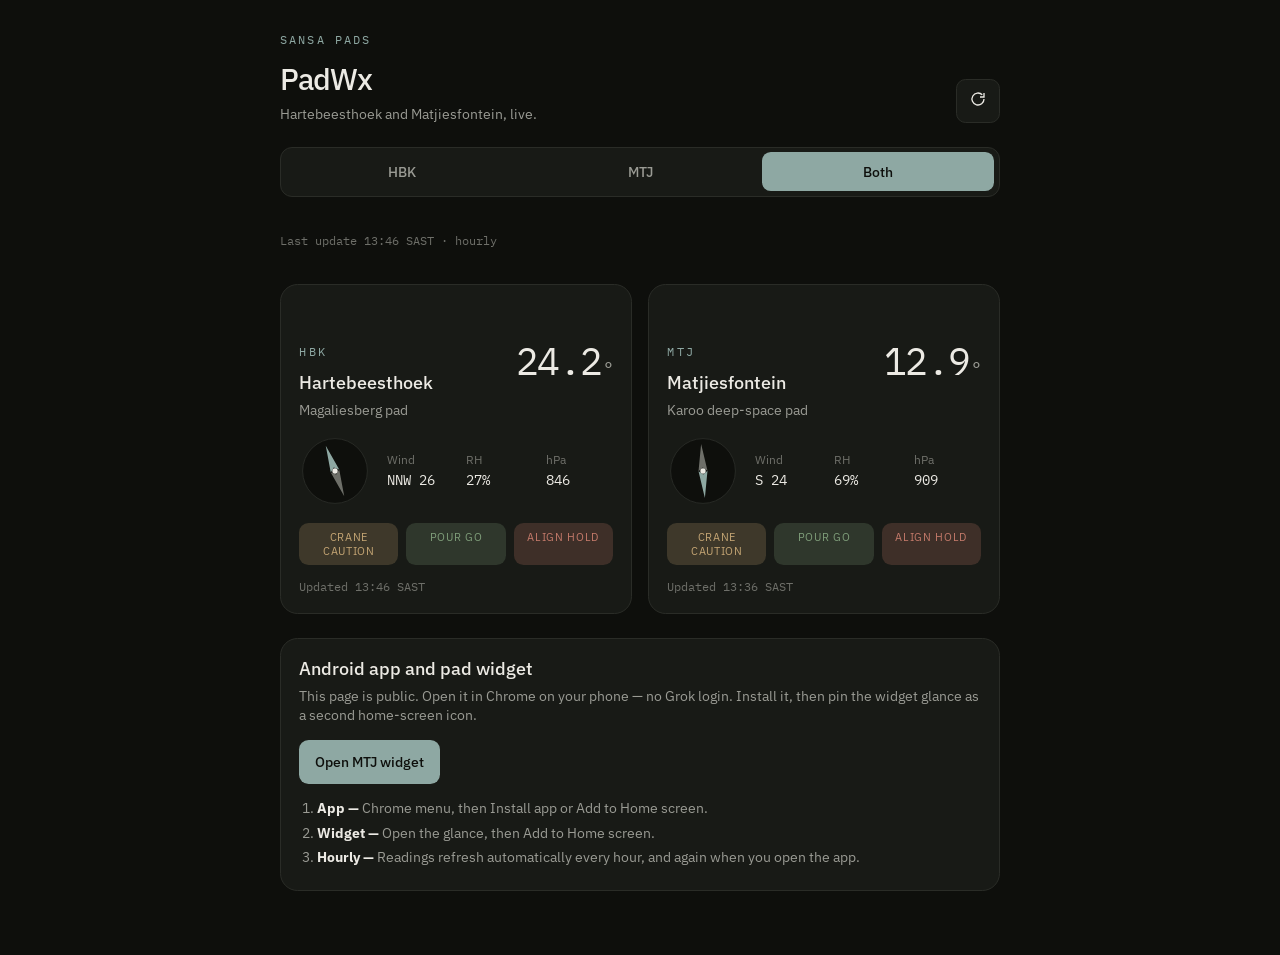
==== index.html @ d8167cb2 "Add GitHub Pages index.html at repo root so leemcq.github.io/padwx works" ====
<!doctype html>
<html lang="en">
<head>
  <meta charset="utf-8" />
  <meta name="viewport" content="width=device-width, initial-scale=1, viewport-fit=cover" />
  <title>PadWx</title>
  <meta name="description" content="Live Hartebeesthoek and Matjiesfontein earth-station weather. Hourly updates." />
  <meta name="theme-color" content="#0e0f0c" />
  <meta name="mobile-web-app-capable" content="yes" />
  <meta name="apple-mobile-web-app-capable" content="yes" />
  <meta name="apple-mobile-web-app-title" content="PadWx" />
  <link rel="manifest" href="manifest.webmanifest" />
  <link rel="icon" type="image/svg+xml" href="favicon.svg" />
  <link rel="preconnect" href="https://fonts.googleapis.com" />
  <link rel="preconnect" href="https://fonts.gstatic.com" crossorigin />
  <link href="https://fonts.googleapis.com/css2?family=IBM+Plex+Mono:wght@400;500&family=IBM+Plex+Sans:wght@400;500;600&display=swap" rel="stylesheet" />
  <style>
    :root {
      --bg: #0e0f0c;
      --fg: #eceae4;
      --card: #181a16;
      --muted: #9a9b94;
      --subtle: #6e6f69;
      --accent: #8ea8a3;
      --accent-fg: #0e0f0c;
      --border: #2a2c27;
      --ok: #7f9e7a;
      --warn: #c4a574;
      --bad: #c47a6a;
    }
    * { box-sizing: border-box; }
    html, body { margin: 0; background: var(--bg); color: var(--fg); font-family: "IBM Plex Sans", system-ui, sans-serif; -webkit-font-smoothing: antialiased; }
    body { min-height: 100dvh; }
    button { font: inherit; color: inherit; }
    .wrap { max-width: 48rem; margin: 0 auto; padding: max(1.25rem, env(safe-area-inset-top)) 1rem 4rem; display: flex; flex-direction: column; gap: 1.5rem; }
    .kicker { font-family: "IBM Plex Mono", ui-monospace, monospace; font-size: 0.75rem; letter-spacing: 0.18em; color: var(--accent); text-transform: uppercase; }
    h1 { margin: 0.25rem 0 0; font-size: 1.875rem; font-weight: 500; letter-spacing: -0.03em; }
    h2 { margin: 0; font-size: 1.125rem; font-weight: 500; }
    .lede { margin: 0.35rem 0 0; color: var(--muted); font-size: 0.9rem; }
    .row { display: flex; align-items: flex-end; justify-content: space-between; gap: 1rem; }
    .toggle { display: flex; gap: 0.35rem; background: var(--card); border: 1px solid var(--border); border-radius: 0.75rem; padding: 0.3rem; }
    .toggle button { flex: 1; border: 0; background: transparent; padding: 0.65rem 0.75rem; border-radius: 0.55rem; color: var(--muted); font-size: 0.85rem; font-weight: 500; }
    .toggle button[aria-pressed="true"] { background: var(--accent); color: var(--accent-fg); }
    .meta { font-family: "IBM Plex Mono", ui-monospace, monospace; font-size: 0.75rem; color: var(--subtle); }
    .grid { display: grid; gap: 1rem; }
    .grid.both { grid-template-columns: 1fr; }
    @media (min-width: 768px) { .grid.both { grid-template-columns: 1fr 1fr; } .wrap { padding-left: 1.5rem; padding-right: 1.5rem; } }
    .card { background: var(--card); border: 1px solid var(--border); border-radius: 1.1rem; padding: 1.15rem; }
    .temp { font-family: "IBM Plex Mono", ui-monospace, monospace; font-size: 2.4rem; font-variant-numeric: tabular-nums; letter-spacing: -0.04em; line-height: 1; }
    .temp span { font-size: 1.1rem; color: var(--muted); margin-left: 0.1rem; }
    .metrics { display: grid; grid-template-columns: repeat(3, 1fr); gap: 0.75rem; margin-top: 1.1rem; font-size: 0.9rem; }
    dt { color: var(--subtle); font-size: 0.75rem; }
    dd { margin: 0.2rem 0 0; font-family: "IBM Plex Mono", ui-monospace, monospace; font-variant-numeric: tabular-nums; }
    .gates { display: flex; gap: 0.5rem; margin-top: 1rem; }
    .gate { flex: 1; border-radius: 0.6rem; padding: 0.45rem 0.4rem; text-align: center; font-size: 0.7rem; letter-spacing: 0.06em; text-transform: uppercase; }
    .go { background: color-mix(in srgb, var(--ok) 22%, transparent); color: var(--ok); }
    .caution { background: color-mix(in srgb, var(--warn) 22%, transparent); color: var(--warn); }
    .hold { background: color-mix(in srgb, var(--bad) 22%, transparent); color: var(--bad); }
    .compass { width: 4.5rem; height: 4.5rem; }
    .actions { display: flex; flex-wrap: wrap; gap: 0.5rem; }
    .btn { display: inline-flex; align-items: center; justify-content: center; min-height: 2.75rem; padding: 0 1rem; border-radius: 0.6rem; background: var(--accent); color: var(--accent-fg); text-decoration: none; font-size: 0.9rem; font-weight: 500; border: 0; }
    .btn.ghost { background: transparent; color: var(--fg); border: 1px solid var(--border); }
    .icon-btn { width: 2.75rem; height: 2.75rem; border-radius: 0.6rem; border: 1px solid var(--border); background: var(--card); }
    .icon-btn.spin svg { animation: spin 0.8s linear infinite; }
    @keyframes spin { to { transform: rotate(360deg); } }
    .widget-only .home-only { display: none; }
    .error { color: var(--bad); font-size: 0.9rem; }
    ol { margin: 0.9rem 0 0; padding-left: 1.1rem; color: var(--muted); font-size: 0.9rem; }
    li { margin: 0.35rem 0; }
    .hidden { display: none !important; }
  </style>
</head>
<body>
  <main class="wrap" id="app">
    <header class="row home-only">
      <div>
        <p class="kicker">SANSA pads</p>
        <h1>PadWx</h1>
        <p class="lede">Hartebeesthoek and Matjiesfontein, live.</p>
      </div>
      <button class="icon-btn" id="refresh" type="button" aria-label="Refresh now">
        <svg width="16" height="16" viewBox="0 0 24 24" fill="none" stroke="currentColor" stroke-width="2"><path d="M21 12a9 9 0 1 1-2.6-6.3"/><path d="M21 3v6h-6"/></svg>
      </button>
    </header>

    <div class="toggle" role="tablist" aria-label="Site">
      <button type="button" data-site="hbk">HBK</button>
      <button type="button" data-site="mtj">MTJ</button>
      <button type="button" data-site="both" class="home-only">Both</button>
    </div>

    <p class="meta" id="stamp">Loading…</p>
    <p class="error hidden" id="err"></p>
    <div class="grid" id="boards"></div>

    <section class="card home-only">
      <h2>Android app and pad widget</h2>
      <p class="lede">This page is public. Open it in Chrome on your phone — no Grok login. Install it, then pin the widget glance as a second home-screen icon.</p>
      <div class="actions" style="margin-top:1rem">
        <a class="btn" id="widgetLink" href="?view=widget&site=mtj">Open MTJ widget</a>
        <button class="btn ghost hidden" id="install" type="button">Install PadWx</button>
      </div>
      <ol>
        <li><strong style="color:var(--fg)">App —</strong> Chrome menu, then Install app or Add to Home screen.</li>
        <li><strong style="color:var(--fg)">Widget —</strong> Open the glance, then Add to Home screen.</li>
        <li><strong style="color:var(--fg)">Hourly —</strong> Readings refresh automatically every hour, and again when you open the app.</li>
      </ol>
    </section>
  </main>
  <script>
    const META = {
      hbk: { name: "Hartebeesthoek", short: "HBK", region: "Magaliesberg pad" },
      mtj: { name: "Matjiesfontein", short: "MTJ", region: "Karoo deep-space pad" },
    };
    const CARDINALS = ["N","NNE","NE","ENE","E","ESE","SE","SSE","S","SSW","SW","WSW","W","WNW","NW","NNW"];
    const params = new URLSearchParams(location.search);
    const widget = params.get("view") === "widget";
    let choice = params.get("site") === "hbk" || params.get("site") === "mtj" || params.get("site") === "both"
      ? params.get("site")
      : (localStorage.getItem("padwx-site") || (widget ? "mtj" : "both"));
    if (widget && choice === "both") choice = "mtj";
    let payload = null;
    let deferredPrompt = null;

    if (widget) document.body.classList.add("widget-only");

    function cardinal(deg) {
      return CARDINALS[Math.round(((deg % 360) + 360) % 360 / 22.5) % 16];
    }
    function clock(ms) {
      return new Intl.DateTimeFormat("en-ZA", { timeZone: "Africa/Johannesburg", hour: "2-digit", minute: "2-digit", hour12: false }).format(new Date(ms));
    }
    function gates(s) {
      const crane = s.windSpeed < 20 ? "go" : s.windSpeed < 32 ? "caution" : "hold";
      let pour = "go";
      if (s.rainIntensity > 0 || s.rainAccumulation > 0.2 || s.airTemp < 5) pour = "hold";
      else if (s.airTemp < 8) pour = "caution";
      const align = s.windSpeed > 18 || s.rainIntensity > 0 ? "hold" : s.windSpeed > 12 ? "caution" : "go";
      return { crane, pour, align };
    }
    function compass(deg) {
      return `<svg class="compass" viewBox="0 0 80 80" aria-hidden="true">
        <circle cx="40" cy="40" r="36" fill="#0e0f0c" stroke="#2a2c27"/>
        <g transform="rotate(${deg} 40 40)">
          <polygon points="40,10 45,40 40,36 35,40" fill="#8ea8a3"/>
          <polygon points="40,70 45,40 40,44 35,40" fill="#6e6f69"/>
        </g>
        <circle cx="40" cy="40" r="3" fill="#eceae4"/>
      </svg>`;
    }
    function board(siteId) {
      const site = payload.sites[siteId];
      const now = site && site.now;
      if (!now) return `<article class="card"><p class="kicker">${META[siteId].short}</p><h2>${META[siteId].name}</h2><p class="lede">Waiting for a sample.</p></article>`;
      const g = gates(now);
      return `<article class="card">
        <div class="row">
          <div>
            <p class="kicker">${META[siteId].short}</p>
            <h2>${META[siteId].name}</h2>
            <p class="lede">${META[siteId].region}</p>
          </div>
          <p class="temp">${now.airTemp.toFixed(1)}<span>°</span></p>
        </div>
        <div class="row" style="margin-top:1rem;align-items:center">
          ${compass(now.windDirection)}
          <dl class="metrics" style="flex:1;margin:0">
            <div><dt>Wind</dt><dd>${cardinal(now.windDirection)} ${now.windSpeed.toFixed(0)}</dd></div>
            <div><dt>RH</dt><dd>${now.airHumidity.toFixed(0)}%</dd></div>
            <div><dt>hPa</dt><dd>${(now.airPressure/100).toFixed(0)}</dd></div>
          </dl>
        </div>
        <div class="gates" aria-label="Construction gates">
          <div class="gate ${g.crane}">Crane ${g.crane}</div>
          <div class="gate ${g.pour}">Pour ${g.pour}</div>
          <div class="gate ${g.align}">Align ${g.align}</div>
        </div>
        <p class="meta" style="margin:0.9rem 0 0">Updated ${clock(now.time)} SAST</p>
      </article>`;
    }
    function visible() {
      if (choice === "both" && !widget) return ["hbk", "mtj"];
      return [choice === "hbk" ? "hbk" : "mtj"];
    }
    function render() {
      document.querySelectorAll(".toggle button").forEach((b) => {
        b.setAttribute("aria-pressed", b.dataset.site === choice ? "true" : "false");
        if (widget && b.dataset.site === "both") b.classList.add("hidden");
      });
      const boards = document.getElementById("boards");
      boards.className = "grid" + (visible().length > 1 ? " both" : "");
      if (!payload) {
        boards.innerHTML = `<article class="card"><p class="lede">Fetching pads…</p></article>`;
        return;
      }
      boards.innerHTML = visible().map(board).join("");
      const stamp = document.getElementById("stamp");
      stamp.textContent = `${payload.stale ? "Showing last good sample · " : ""}Last update ${clock(payload.fetchedAt)} SAST · hourly`;
      const err = document.getElementById("err");
      if (payload.error) { err.textContent = payload.error; err.classList.remove("hidden"); }
      else err.classList.add("hidden");
      const widgetSite = choice === "hbk" ? "hbk" : "mtj";
      document.getElementById("widgetLink").href = `?view=widget&site=${widgetSite}`;
      document.getElementById("widgetLink").textContent = `Open ${widgetSite.toUpperCase()} widget`;
    }
    async function load() {
      document.getElementById("refresh").classList.add("spin");
      try {
        const res = await fetch("weather.json?t=" + Date.now(), { cache: "no-store" });
        if (!res.ok) throw new Error("Weather " + res.status);
        payload = await res.json();
      } catch (e) {
        document.getElementById("err").textContent = "Could not load pad weather.";
        document.getElementById("err").classList.remove("hidden");
      }
      document.getElementById("refresh").classList.remove("spin");
      render();
    }
    document.querySelectorAll(".toggle button").forEach((b) => {
      b.addEventListener("click", () => {
        choice = b.dataset.site;
        localStorage.setItem("padwx-site", choice);
        const next = new URL(location.href);
        next.searchParams.set("site", choice);
        if (widget) next.searchParams.set("view", "widget");
        history.replaceState({}, "", next);
        render();
      });
    });
    document.getElementById("refresh").addEventListener("click", () => load());
    window.addEventListener("beforeinstallprompt", (e) => {
      e.preventDefault();
      deferredPrompt = e;
      document.getElementById("install").classList.remove("hidden");
    });
    document.getElementById("install").addEventListener("click", async () => {
      if (!deferredPrompt) return;
      await deferredPrompt.prompt();
      deferredPrompt = null;
      document.getElementById("install").classList.add("hidden");
    });
    if ("serviceWorker" in navigator) navigator.serviceWorker.register("sw.js");
    load();
    setInterval(load, 60 * 60 * 1000);
  </script>
</body>
</html>
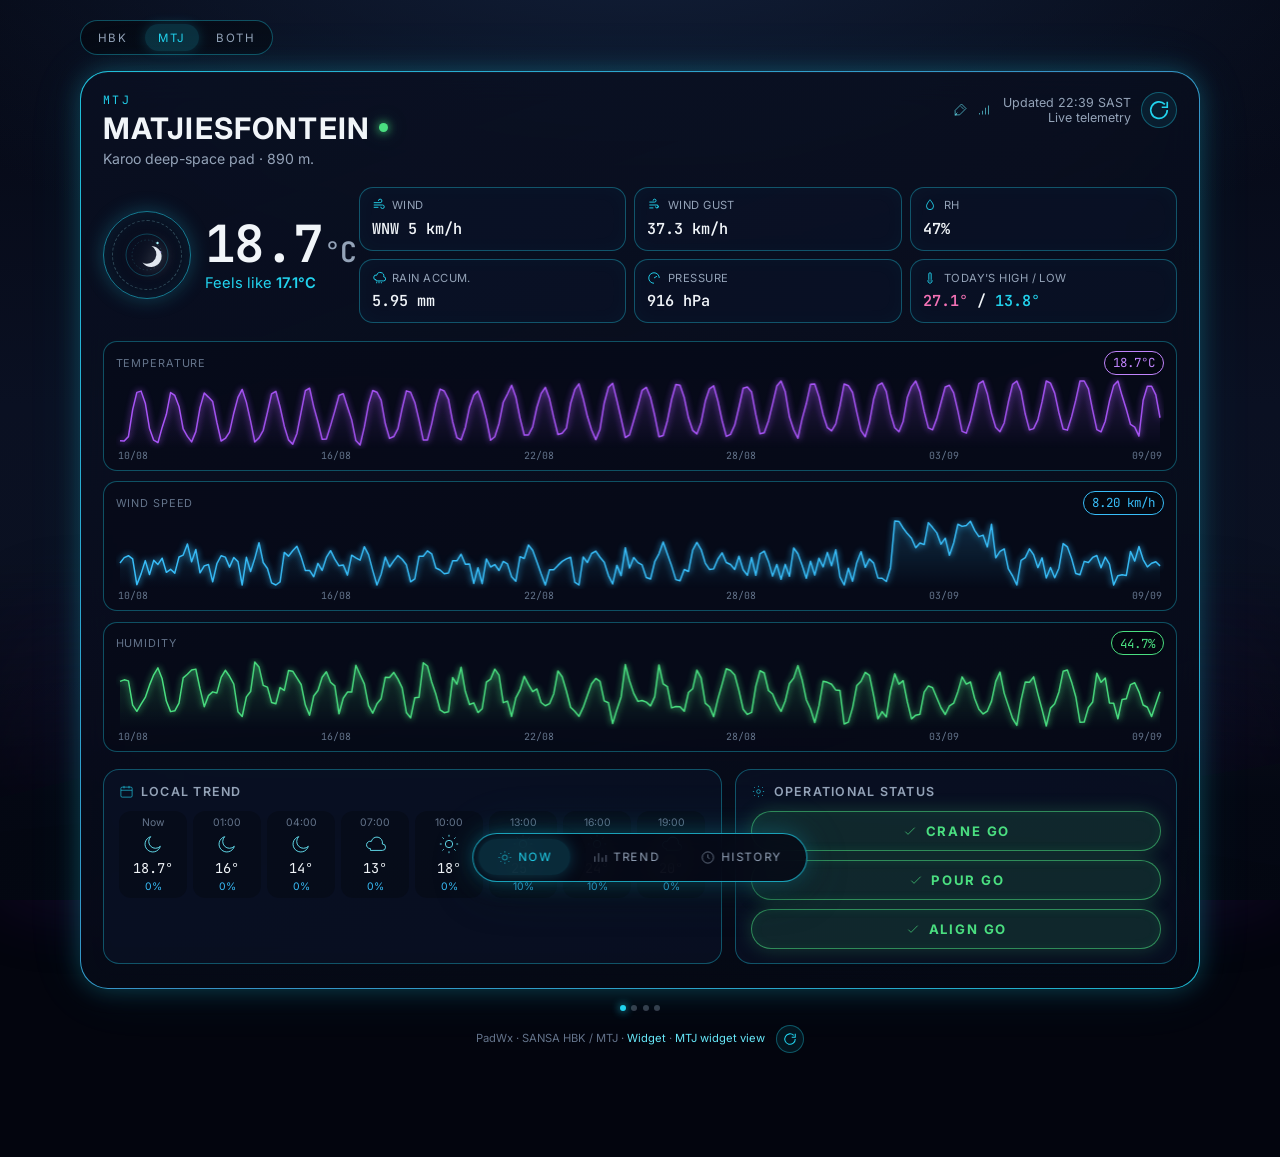
==== commit 51d7012e: "Redesign PadWx dashboard and widget to MTJ neon glass UI. Match the Matjiesfontein deep-space pad mo" ====
--- a/index.html
+++ b/index.html
@@ -1,247 +1,60 @@
 <!doctype html>
-<html lang="en">
+<html lang="en-ZA">
 <head>
   <meta charset="utf-8" />
   <meta name="viewport" content="width=device-width, initial-scale=1, viewport-fit=cover" />
-  <title>PadWx</title>
-  <meta name="description" content="Live Hartebeesthoek and Matjiesfontein earth-station weather. Hourly updates." />
-  <meta name="theme-color" content="#0e0f0c" />
-  <meta name="mobile-web-app-capable" content="yes" />
+  <meta name="theme-color" content="#050814" />
+  <meta name="description" content="PadWx — SANSA pad weather for Hartebeesthoek (HBK) and Matjiesfontein (MTJ)" />
   <meta name="apple-mobile-web-app-capable" content="yes" />
-  <meta name="apple-mobile-web-app-title" content="PadWx" />
+  <meta name="apple-mobile-web-app-status-bar-style" content="black-translucent" />
+  <link rel="icon" href="favicon.svg" type="image/svg+xml" />
   <link rel="manifest" href="manifest.webmanifest" />
-  <link rel="icon" type="image/svg+xml" href="favicon.svg" />
   <link rel="preconnect" href="https://fonts.googleapis.com" />
   <link rel="preconnect" href="https://fonts.gstatic.com" crossorigin />
-  <link href="https://fonts.googleapis.com/css2?family=IBM+Plex+Mono:wght@400;500&family=IBM+Plex+Sans:wght@400;500;600&display=swap" rel="stylesheet" />
-  <style>
-    :root {
-      --bg: #0e0f0c;
-      --fg: #eceae4;
-      --card: #181a16;
-      --muted: #9a9b94;
-      --subtle: #6e6f69;
-      --accent: #8ea8a3;
-      --accent-fg: #0e0f0c;
-      --border: #2a2c27;
-      --ok: #7f9e7a;
-      --warn: #c4a574;
-      --bad: #c47a6a;
-    }
-    * { box-sizing: border-box; }
-    html, body { margin: 0; background: var(--bg); color: var(--fg); font-family: "IBM Plex Sans", system-ui, sans-serif; -webkit-font-smoothing: antialiased; }
-    body { min-height: 100dvh; }
-    button { font: inherit; color: inherit; }
-    .wrap { max-width: 48rem; margin: 0 auto; padding: max(1.25rem, env(safe-area-inset-top)) 1rem 4rem; display: flex; flex-direction: column; gap: 1.5rem; }
-    .kicker { font-family: "IBM Plex Mono", ui-monospace, monospace; font-size: 0.75rem; letter-spacing: 0.18em; color: var(--accent); text-transform: uppercase; }
-    h1 { margin: 0.25rem 0 0; font-size: 1.875rem; font-weight: 500; letter-spacing: -0.03em; }
-    h2 { margin: 0; font-size: 1.125rem; font-weight: 500; }
-    .lede { margin: 0.35rem 0 0; color: var(--muted); font-size: 0.9rem; }
-    .row { display: flex; align-items: flex-end; justify-content: space-between; gap: 1rem; }
-    .toggle { display: flex; gap: 0.35rem; background: var(--card); border: 1px solid var(--border); border-radius: 0.75rem; padding: 0.3rem; }
-    .toggle button { flex: 1; border: 0; background: transparent; padding: 0.65rem 0.75rem; border-radius: 0.55rem; color: var(--muted); font-size: 0.85rem; font-weight: 500; }
-    .toggle button[aria-pressed="true"] { background: var(--accent); color: var(--accent-fg); }
-    .meta { font-family: "IBM Plex Mono", ui-monospace, monospace; font-size: 0.75rem; color: var(--subtle); }
-    .grid { display: grid; gap: 1rem; }
-    .grid.both { grid-template-columns: 1fr; }
-    @media (min-width: 768px) { .grid.both { grid-template-columns: 1fr 1fr; } .wrap { padding-left: 1.5rem; padding-right: 1.5rem; } }
-    .card { background: var(--card); border: 1px solid var(--border); border-radius: 1.1rem; padding: 1.15rem; }
-    .temp { font-family: "IBM Plex Mono", ui-monospace, monospace; font-size: 2.4rem; font-variant-numeric: tabular-nums; letter-spacing: -0.04em; line-height: 1; }
-    .temp span { font-size: 1.1rem; color: var(--muted); margin-left: 0.1rem; }
-    .metrics { display: grid; grid-template-columns: repeat(3, 1fr); gap: 0.75rem; margin-top: 1.1rem; font-size: 0.9rem; }
-    dt { color: var(--subtle); font-size: 0.75rem; }
-    dd { margin: 0.2rem 0 0; font-family: "IBM Plex Mono", ui-monospace, monospace; font-variant-numeric: tabular-nums; }
-    .gates { display: flex; gap: 0.5rem; margin-top: 1rem; }
-    .gate { flex: 1; border-radius: 0.6rem; padding: 0.45rem 0.4rem; text-align: center; font-size: 0.7rem; letter-spacing: 0.06em; text-transform: uppercase; }
-    .go { background: color-mix(in srgb, var(--ok) 22%, transparent); color: var(--ok); }
-    .caution { background: color-mix(in srgb, var(--warn) 22%, transparent); color: var(--warn); }
-    .hold { background: color-mix(in srgb, var(--bad) 22%, transparent); color: var(--bad); }
-    .compass { width: 4.5rem; height: 4.5rem; }
-    .actions { display: flex; flex-wrap: wrap; gap: 0.5rem; }
-    .btn { display: inline-flex; align-items: center; justify-content: center; min-height: 2.75rem; padding: 0 1rem; border-radius: 0.6rem; background: var(--accent); color: var(--accent-fg); text-decoration: none; font-size: 0.9rem; font-weight: 500; border: 0; }
-    .btn.ghost { background: transparent; color: var(--fg); border: 1px solid var(--border); }
-    .icon-btn { width: 2.75rem; height: 2.75rem; border-radius: 0.6rem; border: 1px solid var(--border); background: var(--card); }
-    .icon-btn.spin svg { animation: spin 0.8s linear infinite; }
-    @keyframes spin { to { transform: rotate(360deg); } }
-    .widget-only .home-only { display: none; }
-    .error { color: var(--bad); font-size: 0.9rem; }
-    ol { margin: 0.9rem 0 0; padding-left: 1.1rem; color: var(--muted); font-size: 0.9rem; }
-    li { margin: 0.35rem 0; }
-    .hidden { display: none !important; }
-  </style>
+  <link href="https://fonts.googleapis.com/css2?family=Inter:wght@400;500;600;700&family=JetBrains+Mono:wght@400;560;600&display=swap" rel="stylesheet" />
+  <link rel="stylesheet" href="css/padwx.css" />
+  <title>PadWx — Matjiesfontein</title>
 </head>
 <body>
-  <main class="wrap" id="app">
-    <header class="row home-only">
-      <div>
-        <p class="kicker">SANSA pads</p>
-        <h1>PadWx</h1>
-        <p class="lede">Hartebeesthoek and Matjiesfontein, live.</p>
-      </div>
-      <button class="icon-btn" id="refresh" type="button" aria-label="Refresh now">
-        <svg width="16" height="16" viewBox="0 0 24 24" fill="none" stroke="currentColor" stroke-width="2"><path d="M21 12a9 9 0 1 1-2.6-6.3"/><path d="M21 3v6h-6"/></svg>
-      </button>
-    </header>
-
-    <div class="toggle" role="tablist" aria-label="Site">
+  <div class="app">
+    <div class="site-toggle" id="siteToggle" role="group" aria-label="Site">
       <button type="button" data-site="hbk">HBK</button>
-      <button type="button" data-site="mtj">MTJ</button>
-      <button type="button" data-site="both" class="home-only">Both</button>
+      <button type="button" data-site="mtj" aria-pressed="true">MTJ</button>
+      <button type="button" data-site="both">Both</button>
     </div>
 
-    <p class="meta" id="stamp">Loading…</p>
-    <p class="error hidden" id="err"></p>
-    <div class="grid" id="boards"></div>
+    <div id="banner" class="banner hidden" role="status"></div>
+    <div id="boards" class="boards" aria-live="polite"></div>
 
-    <section class="card home-only">
-      <h2>Android app and pad widget</h2>
-      <p class="lede">This page is public. Open it in Chrome on your phone — no Grok login. Install it, then pin the widget glance as a second home-screen icon.</p>
-      <div class="actions" style="margin-top:1rem">
-        <a class="btn" id="widgetLink" href="?view=widget&site=mtj">Open MTJ widget</a>
-        <button class="btn ghost hidden" id="install" type="button">Install PadWx</button>
-      </div>
-      <ol>
-        <li><strong style="color:var(--fg)">App —</strong> Chrome menu, then Install app or Add to Home screen.</li>
-        <li><strong style="color:var(--fg)">Widget —</strong> Open the glance, then Add to Home screen.</li>
-        <li><strong style="color:var(--fg)">Hourly —</strong> Readings refresh automatically every hour, and again when you open the app.</li>
-      </ol>
-    </section>
-  </main>
-  <script>
-    const META = {
-      hbk: { name: "Hartebeesthoek", short: "HBK", region: "Magaliesberg pad" },
-      mtj: { name: "Matjiesfontein", short: "MTJ", region: "Karoo deep-space pad" },
-    };
-    const CARDINALS = ["N","NNE","NE","ENE","E","ESE","SE","SSE","S","SSW","SW","WSW","W","WNW","NW","NNW"];
-    const params = new URLSearchParams(location.search);
-    const widget = params.get("view") === "widget";
-    let choice = params.get("site") === "hbk" || params.get("site") === "mtj" || params.get("site") === "both"
-      ? params.get("site")
-      : (localStorage.getItem("padwx-site") || (widget ? "mtj" : "both"));
-    if (widget && choice === "both") choice = "mtj";
-    let payload = null;
-    let deferredPrompt = null;
+    <div class="pager-dots" aria-hidden="true">
+      <span class="on"></span><span></span><span></span><span></span>
+    </div>
 
-    if (widget) document.body.classList.add("widget-only");
+    <p class="footer-note">
+      PadWx · SANSA HBK / MTJ ·
+      <a href="widget.html">Widget</a> ·
+      <a href="?view=widget&amp;site=mtj">MTJ widget view</a>
+      <button type="button" id="refreshTop" class="btn-icon" style="display:inline-grid;vertical-align:middle;margin-left:.5rem;width:28px;height:28px" title="Refresh" aria-label="Refresh">
+        <svg viewBox="0 0 24 24" fill="none" stroke="currentColor" stroke-width="1.8" width="14" height="14"><path d="M21 12a9 9 0 1 1-2.6-6.2"/><path d="M21 3v6h-6"/></svg>
+      </button>
+    </p>
+  </div>
 
-    function cardinal(deg) {
-      return CARDINALS[Math.round(((deg % 360) + 360) % 360 / 22.5) % 16];
-    }
-    function clock(ms) {
-      return new Intl.DateTimeFormat("en-ZA", { timeZone: "Africa/Johannesburg", hour: "2-digit", minute: "2-digit", hour12: false }).format(new Date(ms));
-    }
-    function gates(s) {
-      const crane = s.windSpeed < 20 ? "go" : s.windSpeed < 32 ? "caution" : "hold";
-      let pour = "go";
-      if (s.rainIntensity > 0 || s.rainAccumulation > 0.2 || s.airTemp < 5) pour = "hold";
-      else if (s.airTemp < 8) pour = "caution";
-      const align = s.windSpeed > 18 || s.rainIntensity > 0 ? "hold" : s.windSpeed > 12 ? "caution" : "go";
-      return { crane, pour, align };
-    }
-    function compass(deg) {
-      return `<svg class="compass" viewBox="0 0 80 80" aria-hidden="true">
-        <circle cx="40" cy="40" r="36" fill="#0e0f0c" stroke="#2a2c27"/>
-        <g transform="rotate(${deg} 40 40)">
-          <polygon points="40,10 45,40 40,36 35,40" fill="#8ea8a3"/>
-          <polygon points="40,70 45,40 40,44 35,40" fill="#6e6f69"/>
-        </g>
-        <circle cx="40" cy="40" r="3" fill="#eceae4"/>
-      </svg>`;
-    }
-    function board(siteId) {
-      const site = payload.sites[siteId];
-      const now = site && site.now;
-      if (!now) return `<article class="card"><p class="kicker">${META[siteId].short}</p><h2>${META[siteId].name}</h2><p class="lede">Waiting for a sample.</p></article>`;
-      const g = gates(now);
-      return `<article class="card">
-        <div class="row">
-          <div>
-            <p class="kicker">${META[siteId].short}</p>
-            <h2>${META[siteId].name}</h2>
-            <p class="lede">${META[siteId].region}</p>
-          </div>
-          <p class="temp">${now.airTemp.toFixed(1)}<span>°</span></p>
-        </div>
-        <div class="row" style="margin-top:1rem;align-items:center">
-          ${compass(now.windDirection)}
-          <dl class="metrics" style="flex:1;margin:0">
-            <div><dt>Wind</dt><dd>${cardinal(now.windDirection)} ${now.windSpeed.toFixed(0)}</dd></div>
-            <div><dt>RH</dt><dd>${now.airHumidity.toFixed(0)}%</dd></div>
-            <div><dt>hPa</dt><dd>${(now.airPressure/100).toFixed(0)}</dd></div>
-          </dl>
-        </div>
-        <div class="gates" aria-label="Construction gates">
-          <div class="gate ${g.crane}">Crane ${g.crane}</div>
-          <div class="gate ${g.pour}">Pour ${g.pour}</div>
-          <div class="gate ${g.align}">Align ${g.align}</div>
-        </div>
-        <p class="meta" style="margin:0.9rem 0 0">Updated ${clock(now.time)} SAST</p>
-      </article>`;
-    }
-    function visible() {
-      if (choice === "both" && !widget) return ["hbk", "mtj"];
-      return [choice === "hbk" ? "hbk" : "mtj"];
-    }
-    function render() {
-      document.querySelectorAll(".toggle button").forEach((b) => {
-        b.setAttribute("aria-pressed", b.dataset.site === choice ? "true" : "false");
-        if (widget && b.dataset.site === "both") b.classList.add("hidden");
-      });
-      const boards = document.getElementById("boards");
-      boards.className = "grid" + (visible().length > 1 ? " both" : "");
-      if (!payload) {
-        boards.innerHTML = `<article class="card"><p class="lede">Fetching pads…</p></article>`;
-        return;
-      }
-      boards.innerHTML = visible().map(board).join("");
-      const stamp = document.getElementById("stamp");
-      stamp.textContent = `${payload.stale ? "Showing last good sample · " : ""}Last update ${clock(payload.fetchedAt)} SAST · hourly`;
-      const err = document.getElementById("err");
-      if (payload.error) { err.textContent = payload.error; err.classList.remove("hidden"); }
-      else err.classList.add("hidden");
-      const widgetSite = choice === "hbk" ? "hbk" : "mtj";
-      document.getElementById("widgetLink").href = `?view=widget&site=${widgetSite}`;
-      document.getElementById("widgetLink").textContent = `Open ${widgetSite.toUpperCase()} widget`;
-    }
-    async function load() {
-      document.getElementById("refresh").classList.add("spin");
-      try {
-        const res = await fetch("weather.json?t=" + Date.now(), { cache: "no-store" });
-        if (!res.ok) throw new Error("Weather " + res.status);
-        payload = await res.json();
-      } catch (e) {
-        document.getElementById("err").textContent = "Could not load pad weather.";
-        document.getElementById("err").classList.remove("hidden");
-      }
-      document.getElementById("refresh").classList.remove("spin");
-      render();
-    }
-    document.querySelectorAll(".toggle button").forEach((b) => {
-      b.addEventListener("click", () => {
-        choice = b.dataset.site;
-        localStorage.setItem("padwx-site", choice);
-        const next = new URL(location.href);
-        next.searchParams.set("site", choice);
-        if (widget) next.searchParams.set("view", "widget");
-        history.replaceState({}, "", next);
-        render();
-      });
-    });
-    document.getElementById("refresh").addEventListener("click", () => load());
-    window.addEventListener("beforeinstallprompt", (e) => {
-      e.preventDefault();
-      deferredPrompt = e;
-      document.getElementById("install").classList.remove("hidden");
-    });
-    document.getElementById("install").addEventListener("click", async () => {
-      if (!deferredPrompt) return;
-      await deferredPrompt.prompt();
-      deferredPrompt = null;
-      document.getElementById("install").classList.add("hidden");
-    });
-    if ("serviceWorker" in navigator) navigator.serviceWorker.register("sw.js");
-    load();
-    setInterval(load, 60 * 60 * 1000);
-  </script>
+  <nav class="nav-pill" role="tablist" aria-label="Views">
+    <button type="button" role="tab" data-tab="now" aria-selected="true">
+      <svg viewBox="0 0 24 24" fill="none" stroke="currentColor"><circle cx="12" cy="12" r="4"/><path d="M12 2v2M12 20v2M4.9 4.9l1.4 1.4M17.7 17.7l1.4 1.4M2 12h2M20 12h2M4.9 19.1l1.4-1.4M17.7 6.3l1.4-1.4"/></svg>
+      Now
+    </button>
+    <button type="button" role="tab" data-tab="trend" aria-selected="false">
+      <svg viewBox="0 0 24 24" fill="none" stroke="currentColor"><path d="M4 19V10M10 19V5M16 19v-7M22 19V8"/></svg>
+      Trend
+    </button>
+    <button type="button" role="tab" data-tab="history" aria-selected="false">
+      <svg viewBox="0 0 24 24" fill="none" stroke="currentColor"><circle cx="12" cy="12" r="9"/><path d="M12 7v5l3 2"/></svg>
+      History
+    </button>
+  </nav>
+
+  <script src="js/padwx.js" defer></script>
 </body>
 </html>
--- a/css/padwx.css
+++ b/css/padwx.css
@@ -0,0 +1,576 @@
+/* PadWx MTJ — neon glassmorphism dashboard */
+:root {
+  --bg0: #03050e;
+  --bg1: #070b18;
+  --glass: rgba(8, 14, 32, 0.72);
+  --glass2: rgba(12, 20, 42, 0.55);
+  --stroke: rgba(34, 211, 238, 0.35);
+  --stroke-strong: rgba(34, 211, 238, 0.75);
+  --cyan: #22d3ee;
+  --cyan-dim: #67e8f9;
+  --purple: #c084fc;
+  --purple-line: #a855f7;
+  --green: #4ade80;
+  --green-dim: #86efac;
+  --pink: #f472b6;
+  --blue: #38bdf8;
+  --text: #f1f5f9;
+  --muted: #94a3b8;
+  --subtle: #64748b;
+  --warn: #fbbf24;
+  --hold: #f87171;
+  --ok: #4ade80;
+  --glow: 0 0 24px rgba(34, 211, 238, 0.25), 0 0 60px rgba(34, 211, 238, 0.08);
+  --radius: 18px;
+  --font: "Inter", "Segoe UI", system-ui, -apple-system, sans-serif;
+  --mono: "JetBrains Mono", "SF Mono", ui-monospace, Menlo, monospace;
+}
+
+*, *::before, *::after { box-sizing: border-box; }
+html, body { margin: 0; min-height: 100%; }
+body {
+  font-family: var(--font);
+  color: var(--text);
+  background: var(--bg0);
+  -webkit-font-smoothing: antialiased;
+  overflow-x: hidden;
+}
+
+body::before {
+  content: "";
+  position: fixed;
+  inset: 0;
+  z-index: -2;
+  background:
+    radial-gradient(1.5px 1.5px at 12% 18%, rgba(255,255,255,.55) 50%, transparent 52%),
+    radial-gradient(1px 1px at 28% 42%, rgba(165,243,252,.7) 50%, transparent 52%),
+    radial-gradient(1.5px 1.5px at 46% 12%, rgba(255,255,255,.4) 50%, transparent 52%),
+    radial-gradient(1px 1px at 62% 28%, rgba(196,181,253,.6) 50%, transparent 52%),
+    radial-gradient(1.5px 1.5px at 78% 16%, rgba(255,255,255,.5) 50%, transparent 52%),
+    radial-gradient(1px 1px at 88% 48%, rgba(165,243,252,.5) 50%, transparent 52%),
+    radial-gradient(1px 1px at 18% 68%, rgba(255,255,255,.35) 50%, transparent 52%),
+    radial-gradient(1.5px 1.5px at 54% 72%, rgba(255,255,255,.45) 50%, transparent 52%),
+    radial-gradient(1px 1px at 72% 82%, rgba(196,181,253,.4) 50%, transparent 52%),
+    radial-gradient(1px 1px at 38% 88%, rgba(255,255,255,.3) 50%, transparent 52%),
+    radial-gradient(ellipse 120% 80% at 50% -10%, #12203a 0%, transparent 55%),
+    linear-gradient(180deg, #050814 0%, #0a1022 45%, #0c1220 100%);
+}
+
+body::after {
+  content: "";
+  position: fixed;
+  left: 0; right: 0; bottom: 0;
+  height: 38vh;
+  z-index: -1;
+  pointer-events: none;
+  background:
+    linear-gradient(180deg, transparent, rgba(3,5,14,.85) 70%),
+    url("data:image/svg+xml,%3Csvg xmlns='http://www.w3.org/2000/svg' viewBox='0 0 1440 320' preserveAspectRatio='none'%3E%3Cpath fill='%23121a2e' fill-opacity='0.85' d='M0,224L80,208C160,192,320,160,480,165.3C640,171,800,213,960,224C1120,235,1280,213,1360,202.7L1440,192L1440,320L1360,320C1280,320,1120,320,960,320C800,320,640,320,480,320C320,320,160,320,80,320L0,320Z'/%3E%3Cpath fill='%230d1424' fill-opacity='0.9' d='M0,256L120,245.3C240,235,480,213,720,218.7C960,224,1200,256,1320,272L1440,288L1440,320L1320,320C1200,320,960,320,720,320C480,320,240,320,120,320L0,320Z'/%3E%3C/svg%3E") bottom / 100% 100% no-repeat;
+  opacity: 0.95;
+  filter: drop-shadow(0 0 40px rgba(88, 28, 135, 0.25));
+}
+
+a { color: var(--cyan); }
+
+.app {
+  width: min(1120px, calc(100% - 1.5rem));
+  margin: 1.25rem auto 6.5rem;
+}
+
+.shell {
+  position: relative;
+  border-radius: 28px;
+  padding: 1.25rem 1.35rem 1.5rem;
+  background: linear-gradient(160deg, rgba(10,16,34,.82), rgba(6,10,22,.7));
+  border: 1px solid var(--stroke-strong);
+  box-shadow: var(--glow), inset 0 1px 0 rgba(255,255,255,.04);
+  backdrop-filter: blur(18px);
+  -webkit-backdrop-filter: blur(18px);
+}
+
+.shell::before {
+  content: "";
+  position: absolute;
+  inset: -1px;
+  border-radius: 28px;
+  padding: 1px;
+  background: linear-gradient(135deg, rgba(34,211,238,.7), rgba(168,85,247,.25), rgba(34,211,238,.45));
+  -webkit-mask: linear-gradient(#000 0 0) content-box, linear-gradient(#000 0 0);
+  mask: linear-gradient(#000 0 0) content-box, linear-gradient(#000 0 0);
+  -webkit-mask-composite: xor;
+  mask-composite: exclude;
+  pointer-events: none;
+  opacity: 0.85;
+}
+
+/* Header */
+.topbar {
+  display: flex;
+  align-items: flex-start;
+  justify-content: space-between;
+  gap: 1rem;
+  margin-bottom: 1.25rem;
+}
+.brand-kicker {
+  font-family: var(--mono);
+  font-size: 0.72rem;
+  letter-spacing: 0.22em;
+  color: var(--cyan);
+  margin: 0 0 0.15rem;
+  text-transform: uppercase;
+}
+.brand-row {
+  display: flex;
+  align-items: center;
+  gap: 0.55rem;
+}
+.brand-row h1 {
+  margin: 0;
+  font-size: clamp(1.35rem, 3vw, 1.85rem);
+  font-weight: 700;
+  letter-spacing: 0.04em;
+  text-transform: uppercase;
+}
+.live-dot {
+  width: 9px; height: 9px;
+  border-radius: 50%;
+  background: var(--green);
+  box-shadow: 0 0 10px var(--green), 0 0 20px rgba(74,222,128,.4);
+  animation: pulse 2s ease-in-out infinite;
+}
+.live-dot.stale {
+  background: var(--warn);
+  box-shadow: 0 0 10px var(--warn);
+  animation: none;
+}
+@keyframes pulse {
+  0%, 100% { opacity: 1; transform: scale(1); }
+  50% { opacity: 0.65; transform: scale(0.85); }
+}
+.brand-sub {
+  margin: 0.25rem 0 0;
+  color: var(--muted);
+  font-size: 0.88rem;
+}
+.meta-right {
+  display: flex;
+  align-items: center;
+  gap: 0.65rem;
+  color: var(--muted);
+  font-size: 0.78rem;
+  text-align: right;
+}
+.meta-icons {
+  display: flex;
+  gap: 0.35rem;
+  color: var(--cyan-dim);
+  opacity: 0.85;
+}
+.meta-icons svg { width: 18px; height: 18px; }
+.btn-icon {
+  appearance: none;
+  border: 1px solid var(--stroke);
+  background: rgba(34,211,238,.08);
+  color: var(--cyan);
+  width: 36px; height: 36px;
+  border-radius: 50%;
+  display: grid; place-items: center;
+  cursor: pointer;
+  transition: box-shadow .2s, transform .2s, background .2s;
+}
+.btn-icon:hover { box-shadow: 0 0 16px rgba(34,211,238,.35); background: rgba(34,211,238,.15); }
+.btn-icon.spin svg { animation: spin .7s linear infinite; }
+@keyframes spin { to { transform: rotate(360deg); } }
+
+.site-toggle {
+  display: inline-flex;
+  gap: 0.25rem;
+  padding: 0.2rem;
+  border-radius: 999px;
+  border: 1px solid var(--stroke);
+  background: rgba(0,0,0,.35);
+  margin-bottom: 1rem;
+}
+.site-toggle button {
+  appearance: none;
+  border: 0;
+  background: transparent;
+  color: var(--muted);
+  font: inherit;
+  font-size: 0.72rem;
+  letter-spacing: 0.12em;
+  text-transform: uppercase;
+  padding: 0.4rem 0.85rem;
+  border-radius: 999px;
+  cursor: pointer;
+}
+.site-toggle button[aria-pressed="true"] {
+  background: rgba(34,211,238,.18);
+  color: var(--cyan);
+  box-shadow: 0 0 12px rgba(34,211,238,.2);
+}
+.site-toggle button.hidden { display: none; }
+
+.banner {
+  margin: 0 0 1rem;
+  padding: 0.55rem 0.85rem;
+  border-radius: 12px;
+  border: 1px solid rgba(251,191,36,.35);
+  background: rgba(251,191,36,.08);
+  color: #fde68a;
+  font-size: 0.8rem;
+}
+.banner.hidden { display: none; }
+
+.boards.both {
+  display: grid;
+  gap: 1.25rem;
+}
+@media (min-width: 1100px) {
+  .boards.both { grid-template-columns: 1fr 1fr; }
+}
+
+/* Hero + metrics */
+.hero-grid {
+  display: grid;
+  grid-template-columns: minmax(180px, 240px) 1fr;
+  gap: 1rem;
+  align-items: center;
+  margin-bottom: 1.1rem;
+}
+@media (max-width: 720px) {
+  .hero-grid { grid-template-columns: 1fr; justify-items: center; text-align: center; }
+}
+
+.hero {
+  display: flex;
+  align-items: center;
+  gap: 0.9rem;
+}
+.orbital {
+  width: 88px; height: 88px;
+  border-radius: 50%;
+  border: 1.5px solid rgba(34,211,238,.55);
+  box-shadow: 0 0 20px rgba(34,211,238,.25), inset 0 0 20px rgba(34,211,238,.08);
+  display: grid; place-items: center;
+  position: relative;
+  flex-shrink: 0;
+}
+.orbital::before {
+  content: "";
+  position: absolute;
+  inset: 8px;
+  border-radius: 50%;
+  border: 1px dashed rgba(165,243,252,.25);
+}
+.orbital svg { width: 48px; height: 48px; filter: drop-shadow(0 0 8px rgba(226,232,240,.4)); }
+.temp-block .temp {
+  font-family: var(--mono);
+  font-size: clamp(2.4rem, 5vw, 3.2rem);
+  font-weight: 600;
+  letter-spacing: -0.03em;
+  line-height: 1;
+  margin: 0;
+}
+.temp-block .temp span { font-size: 0.55em; color: var(--muted); margin-left: 0.05em; }
+.feels {
+  margin: 0.35rem 0 0;
+  color: var(--cyan);
+  font-size: 0.92rem;
+}
+.feels strong { font-weight: 600; }
+
+.metrics {
+  display: grid;
+  grid-template-columns: repeat(3, minmax(0, 1fr));
+  gap: 0.55rem;
+}
+@media (max-width: 520px) {
+  .metrics { grid-template-columns: repeat(2, 1fr); }
+}
+.metric {
+  border-radius: 14px;
+  border: 1px solid var(--stroke);
+  background: var(--glass2);
+  padding: 0.65rem 0.75rem;
+  box-shadow: inset 0 0 20px rgba(34,211,238,.03);
+  min-height: 64px;
+}
+.metric .label {
+  display: flex;
+  align-items: center;
+  gap: 0.4rem;
+  color: var(--muted);
+  font-size: 0.7rem;
+  letter-spacing: 0.04em;
+  text-transform: uppercase;
+  margin: 0 0 0.35rem;
+}
+.metric .label svg {
+  width: 14px; height: 14px;
+  color: var(--cyan);
+  stroke-width: 1.6;
+}
+.metric .value {
+  margin: 0;
+  font-family: var(--mono);
+  font-size: 0.95rem;
+  font-weight: 560;
+  tabular-nums: true;
+  font-variant-numeric: tabular-nums;
+}
+.metric .value .hi { color: var(--pink); }
+.metric .value .lo { color: var(--cyan); }
+
+/* Charts */
+.charts {
+  display: grid;
+  gap: 0.65rem;
+  margin-bottom: 1.1rem;
+}
+.chart-card {
+  border-radius: 14px;
+  border: 1px solid var(--stroke);
+  background: rgba(6,10,22,.55);
+  padding: 0.55rem 0.75rem 0.35rem;
+  position: relative;
+}
+.chart-head {
+  display: flex;
+  justify-content: space-between;
+  align-items: center;
+  margin-bottom: 0.15rem;
+}
+.chart-head .title {
+  font-size: 0.68rem;
+  letter-spacing: 0.08em;
+  text-transform: uppercase;
+  color: var(--subtle);
+}
+.badge {
+  font-family: var(--mono);
+  font-size: 0.78rem;
+  padding: 0.15rem 0.5rem;
+  border-radius: 999px;
+  border: 1px solid currentColor;
+  background: rgba(0,0,0,.35);
+}
+.badge.temp { color: var(--purple); }
+.badge.wind { color: var(--blue); }
+.badge.hum { color: var(--green); }
+.chart-card canvas {
+  width: 100%;
+  height: 72px;
+  display: block;
+}
+.chart-axis {
+  display: flex;
+  justify-content: space-between;
+  font-size: 0.62rem;
+  color: var(--subtle);
+  font-family: var(--mono);
+  padding: 0 0.15rem 0.15rem;
+}
+
+/* Bottom row */
+.bottom-row {
+  display: grid;
+  grid-template-columns: 1.4fr 1fr;
+  gap: 0.85rem;
+}
+@media (max-width: 800px) {
+  .bottom-row { grid-template-columns: 1fr; }
+}
+.panel {
+  border-radius: 16px;
+  border: 1px solid var(--stroke);
+  background: var(--glass2);
+  padding: 0.85rem 0.95rem;
+}
+.panel h3 {
+  margin: 0 0 0.75rem;
+  font-size: 0.78rem;
+  font-weight: 600;
+  letter-spacing: 0.1em;
+  text-transform: uppercase;
+  color: var(--muted);
+  display: flex;
+  align-items: center;
+  gap: 0.45rem;
+}
+.panel h3 svg { width: 15px; height: 15px; color: var(--cyan); }
+
+.trend-strip {
+  display: flex;
+  gap: 0.35rem;
+  overflow-x: auto;
+  padding-bottom: 0.25rem;
+  scrollbar-width: thin;
+}
+.trend-slot {
+  flex: 1 0 64px;
+  text-align: center;
+  padding: 0.35rem 0.2rem;
+  border-radius: 12px;
+  background: rgba(0,0,0,.22);
+}
+.trend-slot .t-label {
+  font-size: 0.65rem;
+  color: var(--subtle);
+  margin-bottom: 0.25rem;
+}
+.trend-slot .t-icon {
+  width: 22px; height: 22px;
+  margin: 0 auto 0.25rem;
+  color: var(--cyan-dim);
+}
+.trend-slot .t-temp {
+  font-family: var(--mono);
+  font-size: 0.85rem;
+  margin: 0;
+}
+.trend-slot .t-rain {
+  font-size: 0.65rem;
+  color: var(--blue);
+  margin: 0.15rem 0 0;
+}
+
+.gates {
+  display: flex;
+  flex-direction: column;
+  gap: 0.55rem;
+}
+.gate {
+  display: flex;
+  align-items: center;
+  justify-content: center;
+  gap: 0.45rem;
+  border-radius: 999px;
+  padding: 0.7rem 1rem;
+  font-size: 0.82rem;
+  font-weight: 700;
+  letter-spacing: 0.14em;
+  text-transform: uppercase;
+  border: 1px solid transparent;
+}
+.gate svg { width: 16px; height: 16px; }
+.gate.go {
+  color: var(--ok);
+  background: rgba(74,222,128,.12);
+  border-color: rgba(74,222,128,.55);
+  box-shadow: 0 0 18px rgba(74,222,128,.22), inset 0 0 12px rgba(74,222,128,.06);
+}
+.gate.caution {
+  color: var(--warn);
+  background: rgba(251,191,36,.12);
+  border-color: rgba(251,191,36,.55);
+  box-shadow: 0 0 18px rgba(251,191,36,.2);
+}
+.gate.hold {
+  color: var(--hold);
+  background: rgba(248,113,113,.12);
+  border-color: rgba(248,113,113,.55);
+  box-shadow: 0 0 18px rgba(248,113,113,.2);
+}
+
+/* Tab panels */
+.view-panel { display: none; }
+.view-panel.active { display: block; }
+
+.detail-grid {
+  display: grid;
+  grid-template-columns: repeat(auto-fit, minmax(160px, 1fr));
+  gap: 0.65rem;
+  margin-bottom: 1rem;
+}
+.detail-card {
+  border-radius: 14px;
+  border: 1px solid var(--stroke);
+  background: var(--glass2);
+  padding: 0.85rem;
+}
+.detail-card dt { color: var(--subtle); font-size: 0.72rem; text-transform: uppercase; letter-spacing: 0.08em; }
+.detail-card dd { margin: 0.35rem 0 0; font-family: var(--mono); font-size: 1.15rem; }
+
+.compass-wrap {
+  display: flex;
+  align-items: center;
+  gap: 1rem;
+  margin: 0.5rem 0 1rem;
+}
+.compass-wrap svg.compass { width: 110px; height: 110px; }
+
+/* Bottom nav */
+.nav-pill {
+  position: fixed;
+  left: 50%;
+  bottom: 1.15rem;
+  transform: translateX(-50%);
+  z-index: 40;
+  display: flex;
+  gap: 0.2rem;
+  padding: 0.35rem;
+  border-radius: 999px;
+  background: rgba(6,10,22,.88);
+  border: 1px solid var(--stroke-strong);
+  box-shadow: var(--glow), 0 10px 40px rgba(0,0,0,.45);
+  backdrop-filter: blur(14px);
+}
+.nav-pill button {
+  appearance: none;
+  border: 0;
+  background: transparent;
+  color: var(--muted);
+  font: inherit;
+  font-size: 0.72rem;
+  letter-spacing: 0.14em;
+  text-transform: uppercase;
+  padding: 0.65rem 1.15rem;
+  border-radius: 999px;
+  cursor: pointer;
+  display: inline-flex;
+  align-items: center;
+  gap: 0.4rem;
+}
+.nav-pill button svg { width: 15px; height: 15px; }
+.nav-pill button[aria-selected="true"] {
+  color: var(--cyan);
+  background: rgba(34,211,238,.16);
+  box-shadow: 0 0 16px rgba(34,211,238,.25);
+}
+
+.pager-dots {
+  display: flex;
+  justify-content: center;
+  gap: 0.35rem;
+  margin: 1rem 0 0.25rem;
+}
+.pager-dots span {
+  width: 6px; height: 6px;
+  border-radius: 50%;
+  background: rgba(148,163,184,.35);
+}
+.pager-dots span.on { background: var(--cyan); box-shadow: 0 0 8px var(--cyan); }
+
+/* Widget mode */
+body.widget-only .app { width: min(420px, calc(100% - 0.75rem)); margin: 0.5rem auto 1rem; }
+body.widget-only .shell { padding: 0.85rem; border-radius: 20px; }
+body.widget-only .charts,
+body.widget-only .bottom-row .panel:first-child,
+body.widget-only .nav-pill,
+body.widget-only .pager-dots,
+body.widget-only .site-toggle button[data-site="both"] { display: none !important; }
+body.widget-only .hero-grid { grid-template-columns: 1fr; }
+body.widget-only .metrics { grid-template-columns: repeat(2, 1fr); }
+body.widget-only .bottom-row { grid-template-columns: 1fr; }
+body.widget-only .brand-row h1 { font-size: 1.2rem; }
+
+.footer-note {
+  margin: 0.85rem 0 0;
+  text-align: center;
+  color: var(--subtle);
+  font-size: 0.7rem;
+}
+.footer-note a { color: var(--cyan-dim); text-decoration: none; }
+
+.hidden { display: none !important; }
